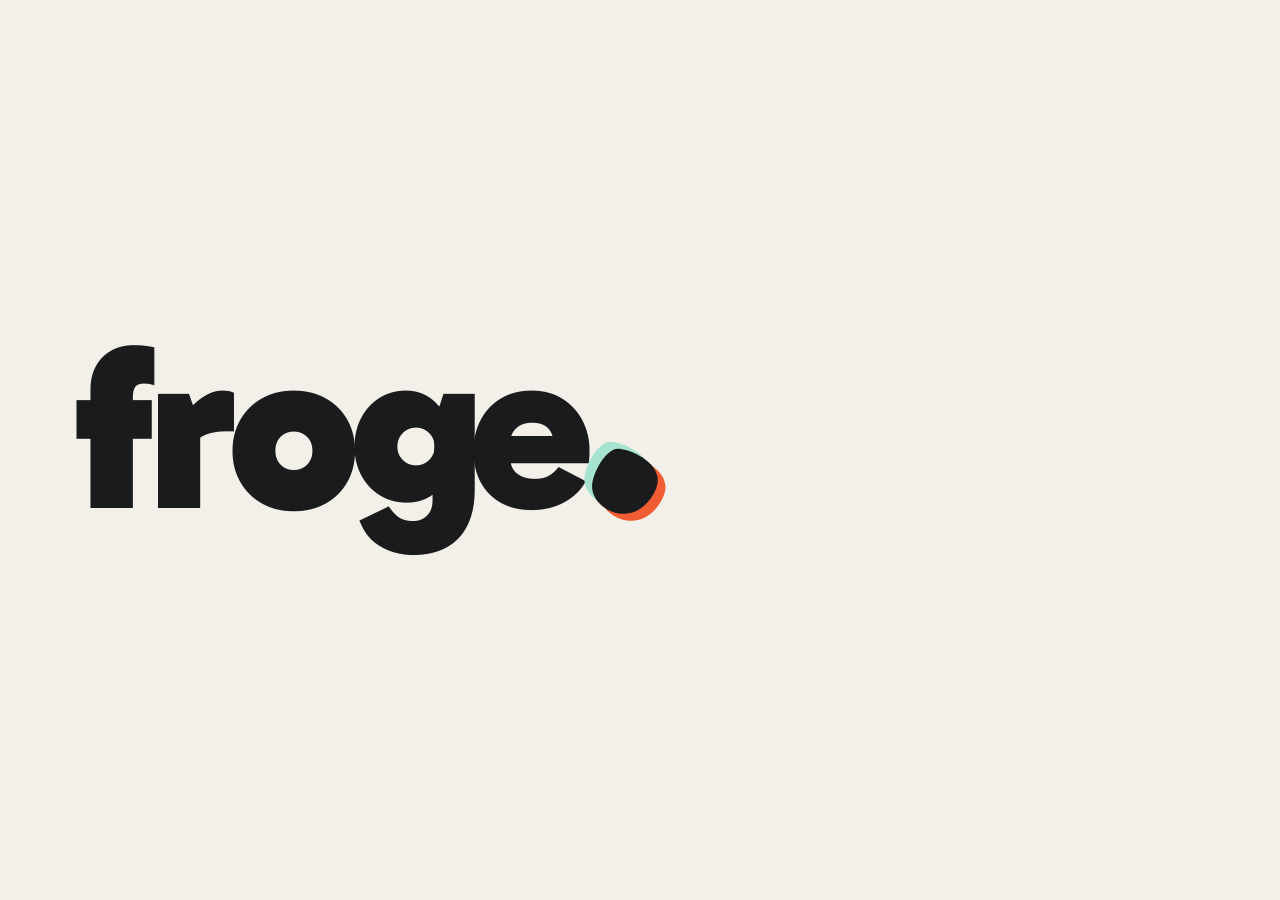
==== index.html @ 2bdda693 "frogegames.com site Co-Authored-By: Claude Opus 5.5 (1M context) <noreply@anthropic.com> Claude-Sess" ====
<!doctype html>
<html lang="en">
<head>
<meta charset="utf-8">
<meta name="viewport" content="width=device-width, initial-scale=1, viewport-fit=cover">
<title>froge</title>
<link rel="canonical" href="https://frogegames.com/">
<meta name="theme-color" content="#F2F0E9" media="(prefers-color-scheme: light)">
<meta name="theme-color" content="#161614" media="(prefers-color-scheme: dark)">
<link rel="icon" type="image/svg+xml" href="favicon.svg">
<link rel="preconnect" href="https://fonts.googleapis.com">
<link rel="preconnect" href="https://fonts.gstatic.com" crossorigin>
<link rel="stylesheet" href="https://fonts.googleapis.com/css2?family=Hanken+Grotesk:wght@400;500&display=swap">
<link rel="stylesheet" href="https://fonts.googleapis.com/css2?family=Gabarito:wght@900&display=block">
<style>
  :root {
    --paper: #F2F0E9;
    --ink: #1C1C1A;
    --soft: #6B6A63;
    --rule: #D9D6CC;
    color-scheme: light;
  }
  @media (prefers-color-scheme: dark) {
    :root { --paper: #1a1b1d; --ink: #EEECE5; --soft: #9C9A92; --rule: #33322E; color-scheme: dark; }
    body {
      background-image: radial-gradient(rgba(242, 240, 235, .09) 1.2px, transparent 1.6px);
      background-size: 26px 26px;
    }
  }
  * { box-sizing: border-box; }
  html, body { margin: 0; height: 100%; }
  body {
    background: var(--paper);
    color: var(--ink);
    font: 400 17px/1.5 "Hanken Grotesk", system-ui, -apple-system, "Segoe UI", sans-serif;
    -webkit-font-smoothing: antialiased;
  }
  main {
    min-height: 100vh;
    min-height: 100svh;
    display: grid;
    grid-template-rows: 1fr;
    --pb: clamp(28px, 7vh, 80px);
    --pi: clamp(24px, 6vw, 88px);
    padding: max(var(--pb), env(safe-area-inset-top)) max(var(--pi), env(safe-area-inset-right)) max(var(--pb), env(safe-area-inset-bottom)) max(var(--pi), env(safe-area-inset-left));
  }
  /* Hero wordmark: live text so the period can be its own draggable element.
     Box matches the baked SVG (viewBox 15 -699 2527.12 901, 1000 units per em). */
  .logo {
    --lw: clamp(240px, 46vw, 620px);
    align-self: center;
    width: var(--lw);
    aspect-ratio: 2527.12 / 901;
    position: relative;
    display: block;
    font-size: calc(var(--lw) * 0.395707);
    --logo: #1a1b1d;
  }
  @media (prefers-color-scheme: dark) { .logo { --logo: #f2f0eb; } }
  .froge-logo {
    position: absolute;
    top: 0;
    left: -.015em;
    font-family: "Gabarito", sans-serif;
    font-weight: 900;
    line-height: 0;
    letter-spacing: -.035em;
    font-kerning: none;
    font-feature-settings: "kern" 0, "liga" 0;
    color: var(--logo);
    white-space: nowrap;
    -webkit-user-select: none;
    user-select: none;
  }
  /* zero-width strut puts the baseline .699em below the top, independent of font metrics */
  .froge-logo .strut { display: inline-block; width: 0; height: .699em; }
  .froge-logo .e { margin-left: -.027em; }
  .froge-logo .dot {
    display: inline-block;
    position: relative;
    width: .3em;
    height: .3em;
    margin-left: .02em;
    vertical-align: -.035em;
  }
  .froge-logo .layer {
    position: absolute;
    inset: 0;
    width: 100%;
    height: 100%;
    overflow: visible;
    pointer-events: none;
    will-change: transform;
  }
  .froge-period-hit {
    position: absolute;
    inset: -24px;
    z-index: 20;
    cursor: grab;
    touch-action: none;
    -webkit-touch-callout: none;
    -webkit-tap-highlight-color: transparent;
  }
  .froge-period-hit.is-dragging { cursor: grabbing; }
  main { position: relative; z-index: 1; }
  .bursts {
    position: fixed;
    inset: 0;
    z-index: 0;
    overflow: hidden;
    pointer-events: none;
  }
  .burst {
    position: absolute;
    left: 0;
    top: 0;
    overflow: visible;
    will-change: transform, opacity;
  }
  p { margin: 0; }
  a {
    color: inherit;
    text-decoration: underline;
    text-decoration-thickness: 1px;
    text-underline-offset: 4px;
    text-decoration-color: var(--soft);
    transition: text-decoration-color .2s;
  }
  a:hover, a:focus-visible { text-decoration-color: currentColor; }
  a:focus-visible { outline: 2px solid currentColor; outline-offset: 4px; border-radius: 2px; }
</style>
</head>
<body>
<div class="bursts" aria-hidden="true"></div>
<main>
  <div class="logo" role="img" aria-label="Froge"><span class="froge-logo" aria-hidden="true"><span class="strut"></span>frog<span class="e">e</span><span class="dot"><svg class="layer layer-sea" viewBox="0 0 100 100"><path fill="#a6e3d0" transform="translate(-11 -10)" d="M42 4C60 6 96 22 97 48C98 62 80 96 50 97C28 98 2 80 3 56C4 40 22 2 42 4Z"/></svg><svg class="layer layer-orange" viewBox="0 0 100 100"><path fill="#f25c33" transform="translate(11 10)" d="M42 4C60 6 96 22 97 48C98 62 80 96 50 97C28 98 2 80 3 56C4 40 22 2 42 4Z"/></svg><svg class="layer layer-white" viewBox="0 0 100 100"><path fill="currentColor" d="M42 4C60 6 96 22 97 48C98 62 80 96 50 97C28 98 2 80 3 56C4 40 22 2 42 4Z"/></svg><span class="froge-period-hit"></span></span></span></div>
</main>
<script src="froge.js"></script>
</body>
</html>
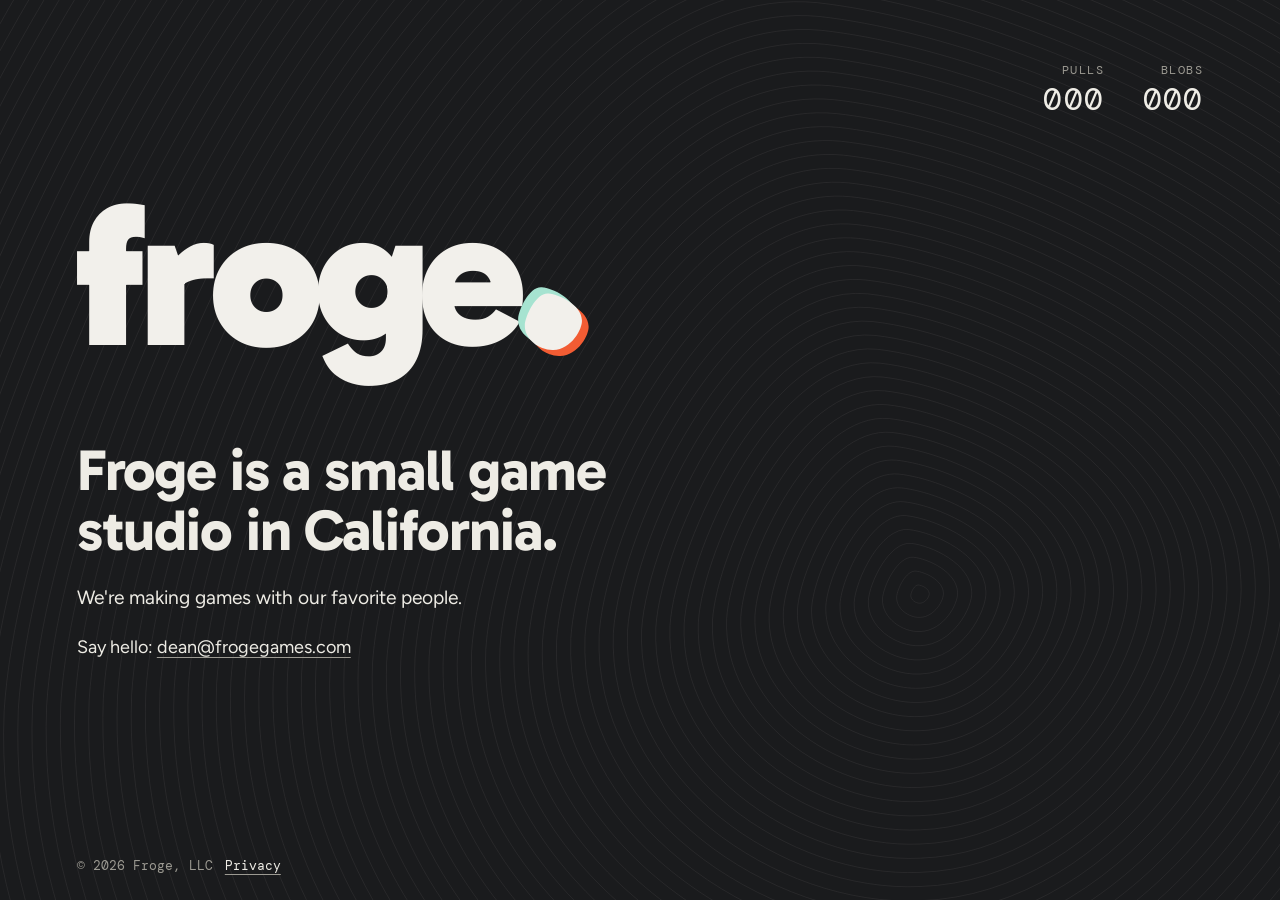
==== commit bf164bee: "Update site: studio details, privacy policy, arcade score Says what Froge is, shows the legal name a" ====
--- a/index.html
+++ b/index.html
@@ -3,138 +3,43 @@
 <head>
 <meta charset="utf-8">
 <meta name="viewport" content="width=device-width, initial-scale=1, viewport-fit=cover">
-<title>froge</title>
+<title>Froge, LLC | A small game studio in California</title>
+<meta name="description" content="Froge, LLC is a small game studio in California. We're making games with our favorite people.">
 <link rel="canonical" href="https://frogegames.com/">
-<meta name="theme-color" content="#F2F0E9" media="(prefers-color-scheme: light)">
-<meta name="theme-color" content="#161614" media="(prefers-color-scheme: dark)">
+<meta name="theme-color" content="#1a1b1d">
 <link rel="icon" type="image/svg+xml" href="favicon.svg">
-<link rel="preconnect" href="https://fonts.googleapis.com">
-<link rel="preconnect" href="https://fonts.gstatic.com" crossorigin>
-<link rel="stylesheet" href="https://fonts.googleapis.com/css2?family=Hanken+Grotesk:wght@400;500&display=swap">
-<link rel="stylesheet" href="https://fonts.googleapis.com/css2?family=Gabarito:wght@900&display=block">
-<style>
-  :root {
-    --paper: #F2F0E9;
-    --ink: #1C1C1A;
-    --soft: #6B6A63;
-    --rule: #D9D6CC;
-    color-scheme: light;
-  }
-  @media (prefers-color-scheme: dark) {
-    :root { --paper: #1a1b1d; --ink: #EEECE5; --soft: #9C9A92; --rule: #33322E; color-scheme: dark; }
-    body {
-      background-image: radial-gradient(rgba(242, 240, 235, .09) 1.2px, transparent 1.6px);
-      background-size: 26px 26px;
-    }
-  }
-  * { box-sizing: border-box; }
-  html, body { margin: 0; height: 100%; }
-  body {
-    background: var(--paper);
-    color: var(--ink);
-    font: 400 17px/1.5 "Hanken Grotesk", system-ui, -apple-system, "Segoe UI", sans-serif;
-    -webkit-font-smoothing: antialiased;
-  }
-  main {
-    min-height: 100vh;
-    min-height: 100svh;
-    display: grid;
-    grid-template-rows: 1fr;
-    --pb: clamp(28px, 7vh, 80px);
-    --pi: clamp(24px, 6vw, 88px);
-    padding: max(var(--pb), env(safe-area-inset-top)) max(var(--pi), env(safe-area-inset-right)) max(var(--pb), env(safe-area-inset-bottom)) max(var(--pi), env(safe-area-inset-left));
-  }
-  /* Hero wordmark: live text so the period can be its own draggable element.
-     Box matches the baked SVG (viewBox 15 -699 2527.12 901, 1000 units per em). */
-  .logo {
-    --lw: clamp(240px, 46vw, 620px);
-    align-self: center;
-    width: var(--lw);
-    aspect-ratio: 2527.12 / 901;
-    position: relative;
-    display: block;
-    font-size: calc(var(--lw) * 0.395707);
-    --logo: #1a1b1d;
-  }
-  @media (prefers-color-scheme: dark) { .logo { --logo: #f2f0eb; } }
-  .froge-logo {
-    position: absolute;
-    top: 0;
-    left: -.015em;
-    font-family: "Gabarito", sans-serif;
-    font-weight: 900;
-    line-height: 0;
-    letter-spacing: -.035em;
-    font-kerning: none;
-    font-feature-settings: "kern" 0, "liga" 0;
-    color: var(--logo);
-    white-space: nowrap;
-    -webkit-user-select: none;
-    user-select: none;
-  }
-  /* zero-width strut puts the baseline .699em below the top, independent of font metrics */
-  .froge-logo .strut { display: inline-block; width: 0; height: .699em; }
-  .froge-logo .e { margin-left: -.027em; }
-  .froge-logo .dot {
-    display: inline-block;
-    position: relative;
-    width: .3em;
-    height: .3em;
-    margin-left: .02em;
-    vertical-align: -.035em;
-  }
-  .froge-logo .layer {
-    position: absolute;
-    inset: 0;
-    width: 100%;
-    height: 100%;
-    overflow: visible;
-    pointer-events: none;
-    will-change: transform;
-  }
-  .froge-period-hit {
-    position: absolute;
-    inset: -24px;
-    z-index: 20;
-    cursor: grab;
-    touch-action: none;
-    -webkit-touch-callout: none;
-    -webkit-tap-highlight-color: transparent;
-  }
-  .froge-period-hit.is-dragging { cursor: grabbing; }
-  main { position: relative; z-index: 1; }
-  .bursts {
-    position: fixed;
-    inset: 0;
-    z-index: 0;
-    overflow: hidden;
-    pointer-events: none;
-  }
-  .burst {
-    position: absolute;
-    left: 0;
-    top: 0;
-    overflow: visible;
-    will-change: transform, opacity;
-  }
-  p { margin: 0; }
-  a {
-    color: inherit;
-    text-decoration: underline;
-    text-decoration-thickness: 1px;
-    text-underline-offset: 4px;
-    text-decoration-color: var(--soft);
-    transition: text-decoration-color .2s;
-  }
-  a:hover, a:focus-visible { text-decoration-color: currentColor; }
-  a:focus-visible { outline: 2px solid currentColor; outline-offset: 4px; border-radius: 2px; }
-</style>
+<link rel="preload" href="fonts/gabarito.woff2" as="font" type="font/woff2" crossorigin>
+<link rel="stylesheet" href="site.css">
+<script type="application/ld+json">
+{"@context":"https://schema.org","@type":"Organization","name":"Froge","legalName":"Froge, LLC","url":"https://frogegames.com/","email":"dean@frogegames.com","description":"A small game studio in California."}
+</script>
 </head>
 <body>
 <div class="bursts" aria-hidden="true"></div>
 <main>
   <div class="logo" role="img" aria-label="Froge"><span class="froge-logo" aria-hidden="true"><span class="strut"></span>frog<span class="e">e</span><span class="dot"><svg class="layer layer-sea" viewBox="0 0 100 100"><path fill="#a6e3d0" transform="translate(-11 -10)" d="M42 4C60 6 96 22 97 48C98 62 80 96 50 97C28 98 2 80 3 56C4 40 22 2 42 4Z"/></svg><svg class="layer layer-orange" viewBox="0 0 100 100"><path fill="#f25c33" transform="translate(11 10)" d="M42 4C60 6 96 22 97 48C98 62 80 96 50 97C28 98 2 80 3 56C4 40 22 2 42 4Z"/></svg><svg class="layer layer-white" viewBox="0 0 100 100"><path fill="currentColor" d="M42 4C60 6 96 22 97 48C98 62 80 96 50 97C28 98 2 80 3 56C4 40 22 2 42 4Z"/></svg><span class="froge-period-hit"></span></span></span></div>
+  <div class="intro">
+    <h1>Froge is a small game studio in California.</h1>
+    <p class="lede">We're making games with our favorite people.</p>
+    <p>Say hello: <a href="mailto:dean@frogegames.com">dean@frogegames.com</a></p>
+  </div>
+  <div class="score" aria-hidden="true"><div>Pulls<b id="p" class="sea">000</b></div><div>Blobs<b id="b">000</b></div></div>
+  <footer class="site-foot"><span>© 2026 Froge, LLC</span><a href="privacy.html">Privacy</a></footer>
 </main>
 <script src="froge.js"></script>
+<script>(function(){"use strict";
+  function pad(n) { return ("00" + n).slice(-3); }
+  function flash(el, n) { el.textContent = pad(n); el.classList.add("hit"); setTimeout(function () { el.classList.remove("hit"); }, 420); }
+  function onPull(n) { flash(document.getElementById("p"), n); }
+  function onBlob(n) { flash(document.getElementById("b"), n); }
+  var pulls = 0, blobs = 0, sx = 0, sy = 0, down = false;
+  var hit = document.querySelector(".froge-period-hit"), mainEl = document.querySelector("main");
+  hit.addEventListener("pointerdown", function (e) { down = true; sx = e.clientX; sy = e.clientY; });
+  addEventListener("pointerup", function (e) {
+    if (!down) return; down = false;
+    if (Math.abs(e.clientX - sx) + Math.abs(e.clientY - sy) > 6) { pulls++; onPull(pulls); }
+  });
+  mainEl.addEventListener("click", function (e) { if (e.target === mainEl) { blobs++; onBlob(blobs); } });
+})();</script>
 </body>
 </html>
--- a/site.css
+++ b/site.css
@@ -0,0 +1,186 @@
+/* Froge site styles. Type roles follow the 2026 Brand Kit (page 19):
+   Gabarito Black for the logo only, Gabarito Bold for headers,
+   Figtree Regular and Bold for body text, DM Mono for labels. */
+@font-face { font-family: "Gabarito"; src: url("fonts/gabarito.woff2") format("woff2"); font-weight: 400 900; font-display: block; }
+@font-face { font-family: "Figtree"; src: url("fonts/figtree.woff2") format("woff2"); font-weight: 300 900; font-display: swap; }
+@font-face { font-family: "DM Mono"; src: url("fonts/dm-mono-400.woff2") format("woff2"); font-weight: 400; font-display: swap; }
+@font-face { font-family: "DM Mono"; src: url("fonts/dm-mono-500.woff2") format("woff2"); font-weight: 500; font-display: swap; }
+
+:root {
+  --paper: #1a1b1d;
+  --ink: #EEECE5;
+  --soft: #9C9A92;
+  --rule: #33322E;
+  --display: "Gabarito", system-ui, sans-serif;
+  --body: "Figtree", system-ui, -apple-system, "Segoe UI", sans-serif;
+  --mono: "DM Mono", ui-monospace, Menlo, Consolas, monospace;
+  --pb: clamp(28px, 7vh, 72px);
+  --pi: clamp(24px, 6vw, 88px);
+  color-scheme: dark;
+}
+* { box-sizing: border-box; }
+html, body { margin: 0; }
+body {
+  background-color: var(--paper);
+  color: var(--ink);
+  font: 400 18px/1.55 var(--body);
+  -webkit-font-smoothing: antialiased;
+}
+/* Brand Kit "fingerprint rings" texture. Fixed so long pages scroll over it. */
+body::before {
+  content: "";
+  position: fixed;
+  inset: 0;
+  z-index: -1;
+  pointer-events: none;
+  background: url("fingerprint.svg") 72% 66% / cover no-repeat;
+}
+p, h1, h2, ul { margin: 0; }
+h1, h2 { font-family: var(--display); font-weight: 700; text-wrap: balance; }
+strong { font-weight: 700; }
+a {
+  color: inherit;
+  text-decoration: underline;
+  text-decoration-thickness: 1px;
+  text-underline-offset: 4px;
+  text-decoration-color: var(--soft);
+  transition: text-decoration-color .2s;
+}
+a:hover, a:focus-visible { text-decoration-color: currentColor; }
+a:focus-visible { outline: 2px solid currentColor; outline-offset: 4px; border-radius: 2px; }
+
+/* Shared page frame */
+main {
+  position: relative;
+  z-index: 1;
+  min-height: 100vh;
+  min-height: 100svh;
+  display: flex;
+  flex-direction: column;
+  gap: clamp(32px, 6vh, 56px);
+  padding: max(var(--pb), env(safe-area-inset-top)) max(var(--pi), env(safe-area-inset-right)) max(24px, env(safe-area-inset-bottom)) max(var(--pi), env(safe-area-inset-left));
+}
+.site-foot {
+  margin-top: auto;
+  font: 400 13px/1.5 var(--mono);
+  color: var(--soft);
+  display: flex;
+  flex-wrap: wrap;
+  gap: 4px 12px;
+  width: fit-content;
+}
+.site-foot a { color: var(--ink); }
+
+/* Home: the wordmark. Live text so the period can be its own draggable element.
+   Box matches the baked SVG (viewBox 15 -699 2527.12 901, 1000 units per em). */
+.logo {
+  --lw: clamp(190px, 36vw, 400px);
+  width: var(--lw);
+  max-width: 100%;
+  aspect-ratio: 2527.12 / 901;
+  position: relative;
+  display: block;
+  flex: none;
+  font-size: calc(var(--lw) * 0.395707);
+  --logo: #f2f0eb;
+}
+.froge-logo {
+  position: absolute;
+  top: 0;
+  left: -.015em;
+  font-family: "Gabarito", sans-serif;
+  font-weight: 900;
+  line-height: 0;
+  letter-spacing: -.035em;
+  font-kerning: none;
+  font-feature-settings: "kern" 0, "liga" 0;
+  color: var(--logo);
+  white-space: nowrap;
+  -webkit-user-select: none;
+  user-select: none;
+}
+/* zero-width strut puts the baseline .699em below the top, independent of font metrics */
+.froge-logo .strut { display: inline-block; width: 0; height: .699em; }
+.froge-logo .e { margin-left: -.027em; }
+.froge-logo .dot {
+  display: inline-block;
+  position: relative;
+  width: .3em;
+  height: .3em;
+  margin-left: .02em;
+  vertical-align: -.035em;
+}
+.froge-logo .layer {
+  position: absolute;
+  inset: 0;
+  width: 100%;
+  height: 100%;
+  overflow: visible;
+  pointer-events: none;
+  will-change: transform;
+}
+.froge-period-hit {
+  position: absolute;
+  inset: -24px;
+  z-index: 20;
+  cursor: grab;
+  touch-action: none;
+  -webkit-touch-callout: none;
+  -webkit-tap-highlight-color: transparent;
+}
+.froge-period-hit.is-dragging { cursor: grabbing; }
+.bursts {
+  position: fixed;
+  inset: 0;
+  z-index: 0;
+  overflow: hidden;
+  pointer-events: none;
+}
+.burst {
+  position: absolute;
+  left: 0;
+  top: 0;
+  overflow: visible;
+  will-change: transform, opacity;
+}
+
+/* Desktop: a bigger wordmark, with the whole block centered in the screen height. */
+@media (min-width: 900px) {
+  .logo { --lw: clamp(420px, min(40vw, 68vh), 640px); margin-top: auto; }
+}
+
+/* Home: what Froge is */
+.intro {
+  display: flex;
+  flex-direction: column;
+  gap: 22px;
+  max-width: 38rem;
+}
+.intro h1 {
+  font-size: clamp(34px, 5.2vw, 58px);
+  line-height: 1.04;
+  letter-spacing: -.02em;
+}
+.lede { max-width: 34rem; font-size: clamp(18px, 1.5vw, 20px); }
+/* Privacy page */
+.brand-link { display: block; width: 124px; flex: none; }
+.brand-link img { display: block; width: 100%; height: auto; }
+.policy {
+  display: flex;
+  flex-direction: column;
+  gap: 40px;
+  max-width: 40rem;
+}
+.policy-head { display: flex; flex-direction: column; gap: 12px; }
+.policy-head h1 { font-size: clamp(34px, 5vw, 52px); line-height: 1.06; letter-spacing: -.02em; }
+.label { font: 400 13px/1.5 var(--mono); color: var(--soft); }
+.policy section { display: flex; flex-direction: column; gap: 12px; }
+.policy h2 { font-size: 24px; line-height: 1.2; letter-spacing: -.01em; }
+.policy ul { padding-left: 1.2em; display: flex; flex-direction: column; gap: 8px; }
+
+/* Home: the arcade score. Counts for this visit only; nothing is saved. */
+.score{position:absolute;right:max(var(--pi),env(safe-area-inset-right));top:max(var(--pb),env(safe-area-inset-top));display:flex;gap:clamp(20px,3vw,44px);font:400 12px/1.3 "DM Mono",monospace;letter-spacing:.12em;text-transform:uppercase;color:var(--soft);pointer-events:none;text-align:right}
+.score b{display:block;margin-top:6px;font:400 clamp(24px,2.4vw,34px)/1 "DM Mono",monospace;letter-spacing:.04em;color:var(--ink);font-variant-numeric:tabular-nums}
+.score b.hit{color:#f25c33}.score .sea.hit{color:#a6e3d0}
+/* Phones and small tablets: the logo sits lower, near the middle, and gives the space back on short screens. */
+@media (max-width:899px){.logo{margin-top:clamp(0px,calc(100svh - 500px),34svh)}}
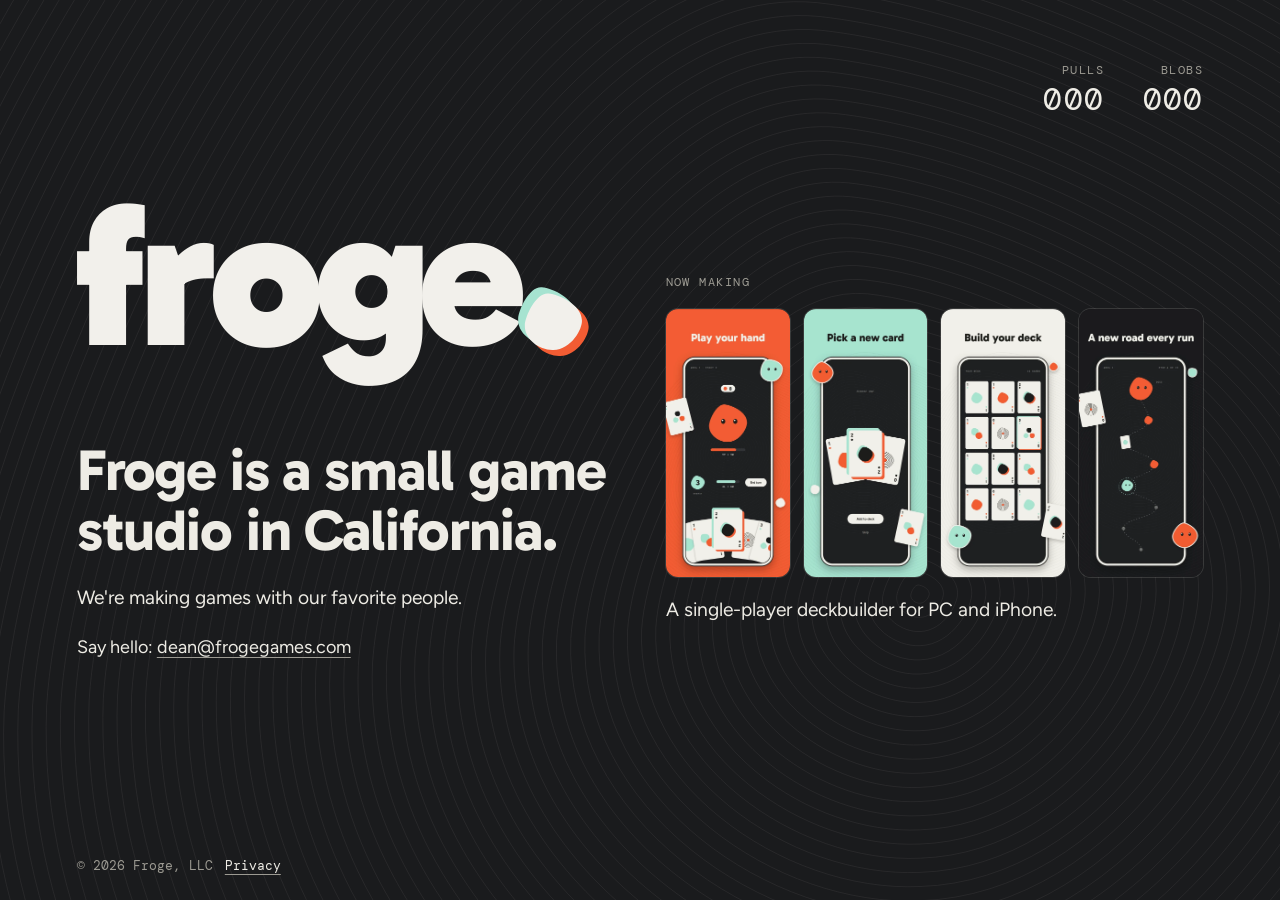
==== commit c6abd666: "Home: show the card game we're making Adds a "Now making" section with four App Store style screens " ====
--- a/index.html
+++ b/index.html
@@ -23,6 +23,16 @@
     <p class="lede">We're making games with our favorite people.</p>
     <p>Say hello: <a href="mailto:dean@frogegames.com">dean@frogegames.com</a></p>
   </div>
+  <section class="now" aria-labelledby="now-label">
+    <p class="now-label" id="now-label">Now making</p>
+    <ul class="shots">
+      <li><img src="img/shot-1.webp" width="540" height="1170" alt="Play your hand: a fight screen with a hand of cards."></li>
+      <li><img src="img/shot-2.webp" width="540" height="1170" alt="Pick a new card: choose one of three cards to add."></li>
+      <li><img src="img/shot-3.webp" width="540" height="1170" alt="Build your deck: a grid of the cards in your deck."></li>
+      <li><img src="img/shot-4.webp" width="540" height="1170" alt="A new road every run: a map of stops leading to a boss."></li>
+    </ul>
+    <p class="now-line">A single-player deckbuilder for PC and iPhone.</p>
+  </section>
   <div class="score" aria-hidden="true"><div>Pulls<b id="p" class="sea">000</b></div><div>Blobs<b id="b">000</b></div></div>
   <footer class="site-foot"><span>© 2026 Froge, LLC</span><a href="privacy.html">Privacy</a></footer>
 </main>
--- a/site.css
+++ b/site.css
@@ -184,3 +184,30 @@
 .score b.hit{color:#f25c33}.score .sea.hit{color:#a6e3d0}
 /* Phones and small tablets: the logo sits lower, near the middle, and gives the space back on short screens. */
 @media (max-width:899px){.logo{margin-top:clamp(0px,calc(100svh - 500px),34svh)}}
+
+/* Home: what we're making. App Store style screens: a swipeable row on smaller screens,
+   all four in the empty right half on wide screens. */
+.now { display: flex; flex-direction: column; gap: 18px; min-width: 0; }
+.now-label { font: 400 12px/1.3 var(--mono); letter-spacing: .12em; text-transform: uppercase; color: var(--soft); }
+.now-line { font-size: clamp(18px, 1.5vw, 20px); }
+.shots {
+  list-style: none;
+  margin: 0 calc(-1 * var(--pi));
+  padding: 0 var(--pi) 6px;
+  display: grid;
+  grid-auto-flow: column;
+  grid-auto-columns: clamp(170px, 46vw, 230px);
+  gap: 14px;
+  overflow-x: auto;
+  scroll-snap-type: x mandatory;
+  scroll-padding: 0 var(--pi);
+  scrollbar-width: none;
+}
+.shots::-webkit-scrollbar { display: none; }
+.shots li { scroll-snap-align: start; }
+.shots img { display: block; width: 100%; height: auto; border-radius: 16px; box-shadow: 0 0 0 1px rgba(242, 240, 235, .14); }
+@media (min-width: 1280px) {
+  .now { position: absolute; top: 50%; right: max(var(--pi), env(safe-area-inset-right)); transform: translateY(-50%); width: min(42vw, 720px); }
+  .shots { margin: 0; padding: 0; grid-auto-flow: row; grid-template-columns: repeat(4, 1fr); overflow: visible; }
+  .shots img { border-radius: 12px; }
+}
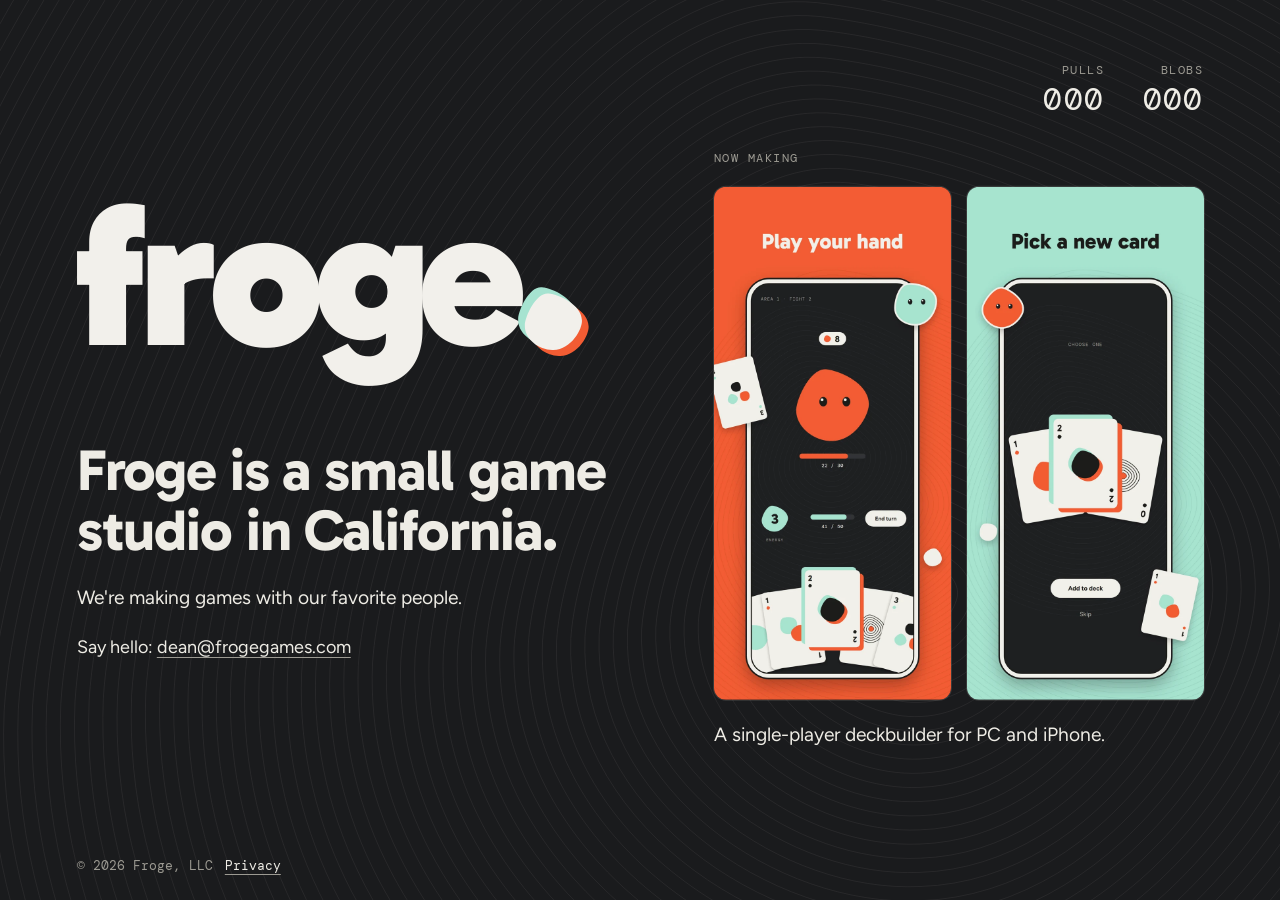
==== commit 71b6aba3: "Home: bigger game screens on wide screens Size the four screens by screen height instead of a 720px " ====
--- a/index.html
+++ b/index.html
@@ -26,10 +26,10 @@
   <section class="now" aria-labelledby="now-label">
     <p class="now-label" id="now-label">Now making</p>
     <ul class="shots">
-      <li><img src="img/shot-1.webp" width="540" height="1170" alt="Play your hand: a fight screen with a hand of cards."></li>
-      <li><img src="img/shot-2.webp" width="540" height="1170" alt="Pick a new card: choose one of three cards to add."></li>
-      <li><img src="img/shot-3.webp" width="540" height="1170" alt="Build your deck: a grid of the cards in your deck."></li>
-      <li><img src="img/shot-4.webp" width="540" height="1170" alt="A new road every run: a map of stops leading to a boss."></li>
+      <li><img src="img/shot-1.webp" width="720" height="1560" alt="Play your hand: a fight screen with a hand of cards."></li>
+      <li><img src="img/shot-2.webp" width="720" height="1560" alt="Pick a new card: choose one of three cards to add."></li>
+      <li><img src="img/shot-3.webp" width="720" height="1560" alt="Build your deck: a grid of the cards in your deck."></li>
+      <li><img src="img/shot-4.webp" width="720" height="1560" alt="A new road every run: a map of stops leading to a boss."></li>
     </ul>
     <p class="now-line">A single-player deckbuilder for PC and iPhone.</p>
   </section>
--- a/site.css
+++ b/site.css
@@ -186,7 +186,7 @@
 @media (max-width:899px){.logo{margin-top:clamp(0px,calc(100svh - 500px),34svh)}}
 
 /* Home: what we're making. App Store style screens: a swipeable row on smaller screens,
-   all four in the empty right half on wide screens. */
+   big screens beside the intro on wide screens (below). */
 .now { display: flex; flex-direction: column; gap: 18px; min-width: 0; }
 .now-label { font: 400 12px/1.3 var(--mono); letter-spacing: .12em; text-transform: uppercase; color: var(--soft); }
 .now-line { font-size: clamp(18px, 1.5vw, 20px); }
@@ -206,8 +206,27 @@
 .shots::-webkit-scrollbar { display: none; }
 .shots li { scroll-snap-align: start; }
 .shots img { display: block; width: 100%; height: auto; border-radius: 16px; box-shadow: 0 0 0 1px rgba(242, 240, 235, .14); }
+/* Wide screens: the screens sit right of the intro, sized by screen height so they read as
+   real phone screens, not thumbnails. 4, 3 or 2 show, whatever fits at that size. */
 @media (min-width: 1280px) {
-  .now { position: absolute; top: 50%; right: max(var(--pi), env(safe-area-inset-right)); transform: translateY(-50%); width: min(42vw, 720px); }
-  .shots { margin: 0; padding: 0; grid-auto-flow: row; grid-template-columns: repeat(4, 1fr); overflow: visible; }
+  .now {
+    position: absolute;
+    top: 50%;
+    transform: translateY(-50%);
+    left: calc(var(--pi) + max(clamp(420px, min(40vw, 68vh), 640px), 560px) + 6vw);
+    right: max(var(--pi), env(safe-area-inset-right));
+    gap: 20px;
+    container-type: inline-size;
+  }
+  .now > * {
+    --n: 4;
+    --gap: 16px;
+    --w: min((100cqw - (var(--n) - 1) * var(--gap)) / var(--n), min(58vh, 100vh - 2 * var(--pb) - 240px, 700px) * .4615);
+    width: calc(var(--n) * var(--w) + (var(--n) - 1) * var(--gap));
+    margin-left: auto;
+  }
+  .shots { margin: 0 0 0 auto; padding: 0; grid-auto-flow: row; grid-template-columns: repeat(var(--n), 1fr); gap: var(--gap); overflow: visible; }
   .shots img { border-radius: 12px; }
 }
+@container (max-width: 847px) { .now > * { --n: 3; } .shots li:nth-child(n+4) { display: none; } }
+@container (max-width: 569px) { .now > * { --n: 2; } .shots li:nth-child(n+3) { display: none; } }
